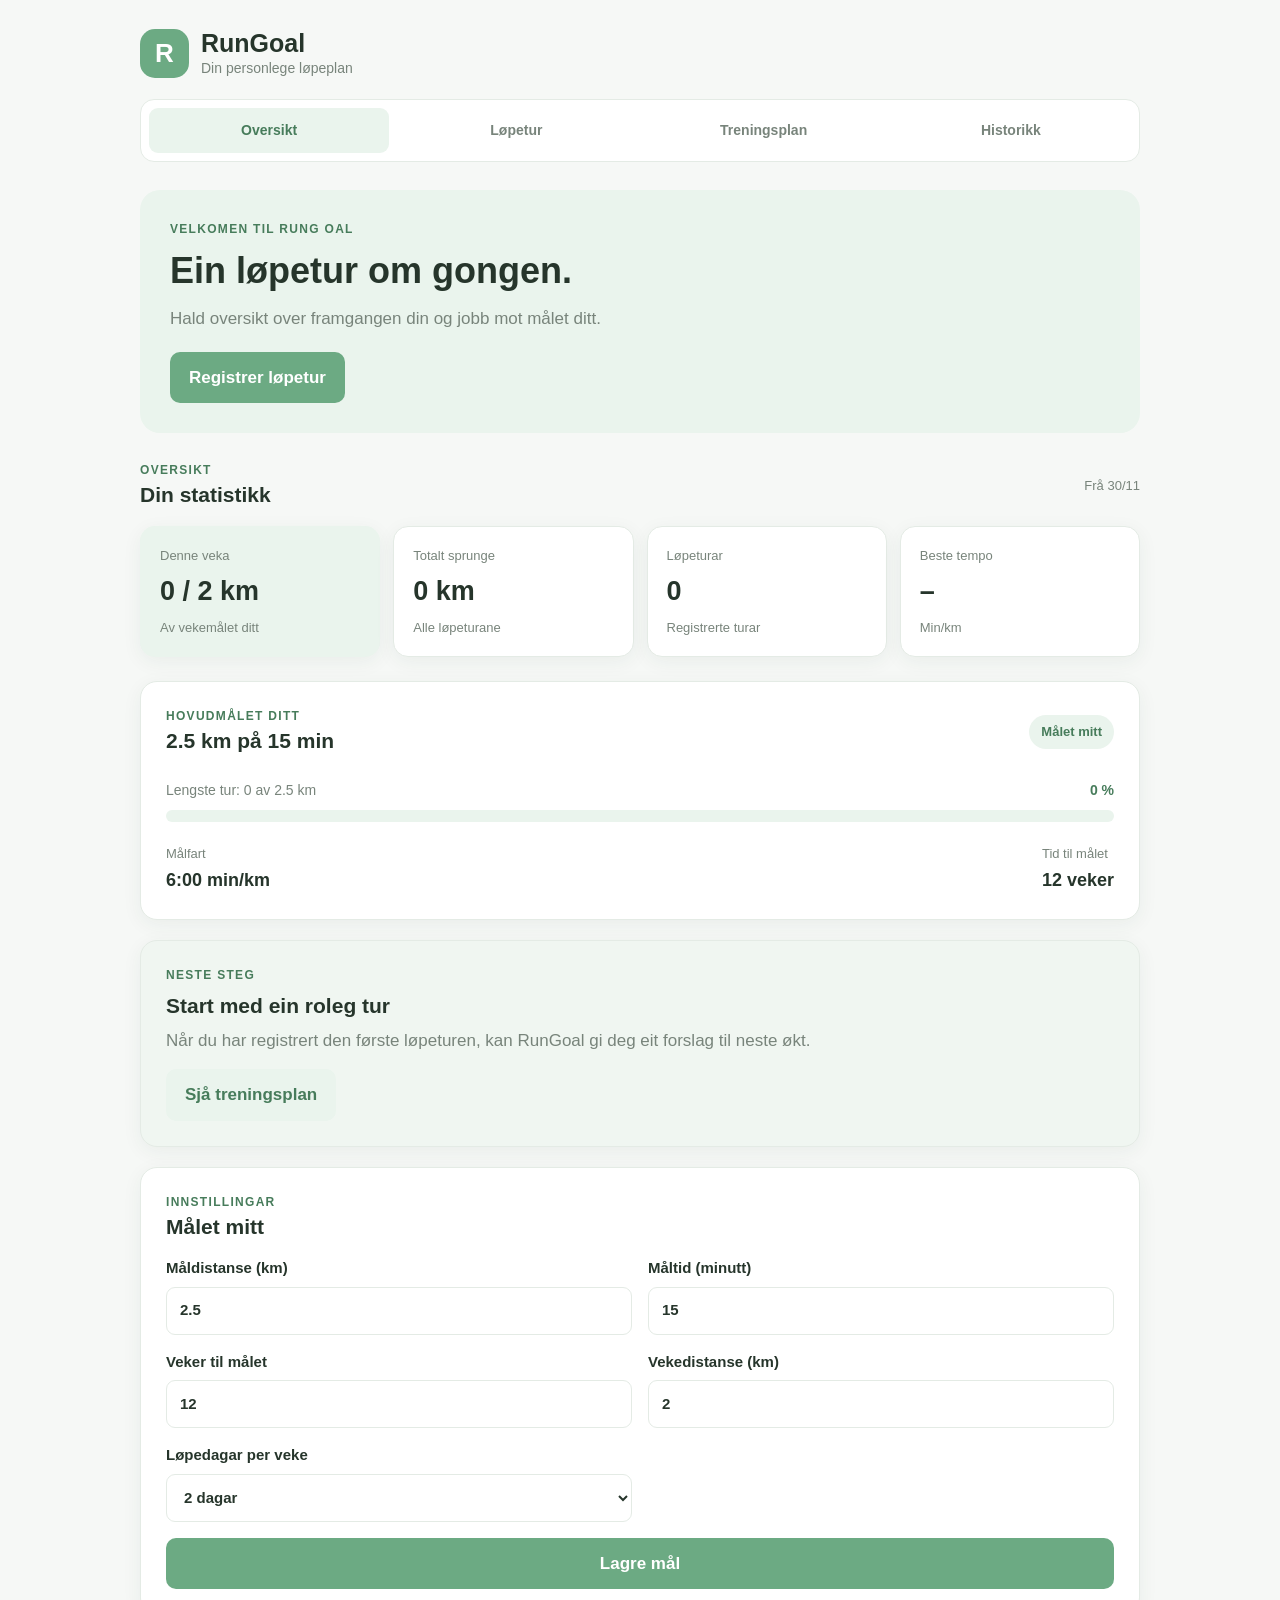
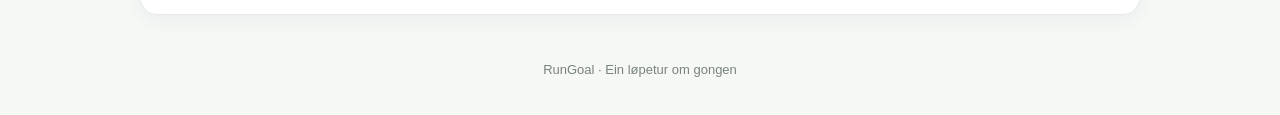
==== index.html @ 17aded0e "oppdater v4" ====
<!DOCTYPE html>
<html lang="nn">
<head>
    <meta charset="UTF-8">
    <meta name="viewport" content="width=device-width, initial-scale=1.0">

    <title>RunGoal</title>

    <meta name="theme-color" content="#6caa83">
    <meta name="apple-mobile-web-app-capable" content="yes">
    <meta name="apple-mobile-web-app-title" content="RunGoal">
    <meta name="apple-mobile-web-app-status-bar-style" content="default">

    <link rel="manifest" href="./manifest.json">
    <link rel="apple-touch-icon" href="./rungoal-icon-192.png">
    <link rel="stylesheet" href="style.css">
</head>

<body>
<div class="app">

    <header class="topbar">
        <div class="brand">
            <div class="brand-icon">R</div>
            <div>
                <h1>RunGoal</h1>
                <p>Din personlege løpeplan</p>
            </div>
        </div>
    </header>

    <nav class="navigation">
        <button class="nav-button active" data-page="dashboard">Oversikt</button>
        <button class="nav-button" data-page="log">Løpetur</button>
        <button class="nav-button" data-page="plan">Treningsplan</button>
        <button class="nav-button" data-page="history">Historikk</button>
    </nav>

    <main>

        <!-- FRAMSIDE -->
        <section id="dashboard" class="page active">

            <div class="hero">
                <p class="eyebrow">VELKOMEN TIL RUNG OAL</p>
                <h2>Ein løpetur om gongen.</h2>
                <p>Hald oversikt over framgangen din og jobb mot målet ditt.</p>

                <button class="primary-button" data-open-page="log">
                    Registrer løpetur
                </button>
            </div>

            <div class="section-heading">
                <div>
                    <p class="eyebrow">OVERSIKT</p>
                    <h2>Din statistikk</h2>
                </div>
                <span class="muted" id="currentWeekLabel"></span>
            </div>

            <div class="stats-grid">

                <article class="stat-card featured-stat">
                    <span class="stat-label">Denne veka</span>
                    <strong id="weekDistance">0 km</strong>
                    <span class="stat-description">Av vekemålet ditt</span>
                </article>

                <article class="stat-card">
                    <span class="stat-label">Totalt sprunge</span>
                    <strong id="totalDistance">0 km</strong>
                    <span class="stat-description">Alle løpeturane</span>
                </article>

                <article class="stat-card">
                    <span class="stat-label">Løpeturar</span>
                    <strong id="runCount">0</strong>
                    <span class="stat-description">Registrerte turar</span>
                </article>

                <article class="stat-card">
                    <span class="stat-label">Beste tempo</span>
                    <strong id="bestPace">–</strong>
                    <span class="stat-description">Min/km</span>
                </article>

            </div>

            <article class="card progress-card">
                <div class="section-heading">
                    <div>
                        <p class="eyebrow">HOVUDMÅLET DITT</p>
                        <h2 id="goalTitle">2,5 km på 15 min</h2>
                    </div>
                    <span class="goal-tag">Målet mitt</span>
                </div>

                <div class="progress-info">
                    <span id="progressDescription">Lengste tur: 0 km</span>
                    <strong id="progressPercent">0 %</strong>
                </div>

                <div class="progress-track">
                    <div id="progressBar" class="progress-fill"></div>
                </div>

                <div class="goal-details">
                    <div>
                        <span>Målfart</span>
                        <strong id="goalPace">6:00 min/km</strong>
                    </div>
                    <div>
                        <span>Tid til målet</span>
                        <strong id="weeksLeft">12 veker</strong>
                    </div>
                </div>
            </article>

            <article class="card next-card">
                <p class="eyebrow">NESTE STEG</p>
                <h2 id="nextRunTitle">Neste løpetur</h2>
                <p id="nextRunText">
                    Registrer din første løpetur for å få forslag til neste økt.
                </p>
                <button class="secondary-button" data-open-page="plan">
                    Sjå treningsplan
                </button>
            </article>

            <article class="card">
                <div class="section-heading">
                    <div>
                        <p class="eyebrow">INNSTILLINGAR</p>
                        <h2>Målet mitt</h2>
                    </div>
                </div>

                <form id="goalForm" class="goal-form">

                    <label>
                        Måldistanse (km)
                        <input type="number" id="targetDistance"
                               min="0.1" step="0.1" required>
                    </label>

                    <label>
                        Måltid (minutt)
                        <input type="number" id="targetMinutes"
                               min="1" step="0.5" required>
                    </label>

                    <label>
                        Veker til målet
                        <input type="number" id="goalWeeks"
                               min="1" max="52" required>
                    </label>

                    <label>
                        Vekedistanse (km)
                        <input type="number" id="weeklyDistance"
                               min="0.1" step="0.5" required>
                    </label>

                    <label>
                        Løpedagar per veke
                        <select id="runningDays">
                            <option value="1">1 dag</option>
                            <option value="2">2 dagar</option>
                            <option value="3">3 dagar</option>
                        </select>
                    </label>

                    <button type="submit" class="primary-button full-width">
                        Lagre mål
                    </button>

                </form>
            </article>

        </section>


        <!-- REGISTRER LØPETUR -->
        <section id="log" class="page">

            <div class="page-heading">
                <p class="eyebrow">NY LØPETUR</p>
                <h2>Registrer løpeturen din</h2>
                <p>Bruk stoppeklokka eller skriv inn tida sjølv.</p>
            </div>

            <article class="card stopwatch-card">
                <p class="eyebrow">STOPPEKLOKKE</p>

                <div id="stopwatch" class="stopwatch">00:00</div>

                <div class="timer-buttons">
                    <button id="startTimer" type="button" class="primary-button">
                        Start
                    </button>
                    <button id="pauseTimer" type="button" class="secondary-button" disabled>
                        Pause
                    </button>
                    <button id="resetTimer" type="button" class="secondary-button">
                        Nullstill
                    </button>
                </div>

                <p id="timerStatus" class="form-hint">
                    Har du brukt stoppeklokka, blir tida automatisk registrert.
                </p>
            </article>

            <form id="runForm" class="card run-form">

                <h2>Informasjon om løpeturen</h2>

                <label>
                    Dato
                    <input type="date" id="runDate" required>
                </label>

                <label>
                    Distanse (km)
                    <input type="number" id="runDistance"
                           min="0.1" max="500" step="0.01"
                           placeholder="Til dømes 2.5" required>
                </label>

                <div class="duration-inputs">
                    <label>
                        Tid (minutt)
                        <input type="number" id="manualMinutes"
                               min="0" max="999" step="1"
                               placeholder="15">
                    </label>

                    <label>
                        Sekund
                        <input type="number" id="manualSeconds"
                               min="0" max="59" step="1"
                               placeholder="30">
                    </label>
                </div>

                <p class="form-hint">
                    Har du starta stoppeklokka, brukar appen den tida.
                    Elles brukar appen tida du skriv inn her.
                </p>

                <label>
                    Korleis kjendes løpeturen?
                    <select id="runFeeling">
                        <option value="easy">Lett og behageleg</option>
                        <option value="normal">Passe tung</option>
                        <option value="hard">Tung</option>
                        <option value="pain">Eg hadde smerter</option>
                    </select>
                </label>

                <button type="submit" class="primary-button full-width">
                    Lagre løpetur
                </button>

            </form>

        </section>


        <!-- TRENINGSPLAN -->
        <section id="plan" class="page">

            <div class="page-heading">
                <p class="eyebrow">PLANEN DIN</p>
                <h2>Treningsplan</h2>
                <p>Planen blir tilpassa etter løpeturane du registrerer.</p>
            </div>

            <article class="card plan-summary">
                <p class="eyebrow">DITT VEKEFORSLAG</p>
                <h2 id="planTitle">Planen din</h2>
                <p id="planSummary">
                    Registrer løpeturar for å få ein meir tilpassa plan.
                </p>
            </article>

            <div id="trainingSessions" class="session-list"></div>

            <article class="card advice-card">
                <h3>Hugs å lytte til kroppen</h3>
                <p>
                    Planen er eit forslag, ikkje noko du må gjennomføre.
                    Legg inn kviledagar mellom løpeturane.
                </p>
                <p>
                    Ved smerter bør du ta pause frå løpinga.
                    Snakk med ein føresett eller helsepersonell dersom
                    smertene held fram.
                </p>
            </article>

        </section>


        <!-- HISTORIKK -->
        <section id="history" class="page">

            <div class="page-heading">
                <p class="eyebrow">TRENINGSLOGG</p>
                <h2>Historikk</h2>
                <p>Følg med på korleis du utviklar deg over tid.</p>
            </div>

            <article class="card">
                <p class="eyebrow">UTVIKLING</p>
                <h2>Distanse per veke</h2>
                <div id="weeklyChart" class="weekly-chart"></div>
            </article>

            <article class="card">
                <div class="calendar-header">
                    <button id="previousMonth" class="calendar-arrow"
                            type="button" aria-label="Førre månad">‹</button>

                    <h2 id="calendarMonth"></h2>

                    <button id="nextMonth" class="calendar-arrow"
                            type="button" aria-label="Neste månad">›</button>
                </div>

                <div id="calendarGrid" class="calendar-grid"></div>

                <p class="form-hint calendar-hint">
                    Grøn prikk betyr at du har registrert ein løpetur.
                </p>
            </article>

            <article class="card">
                <h2 id="selectedDateTitle">Løpeturar</h2>
                <div id="selectedDayRuns"></div>
            </article>

            <div class="history-heading">
                <h2>Alle løpeturane</h2>
                <button id="exportData" class="secondary-button" type="button">
                    Eksporter data
                </button>
            </div>

            <div id="runHistory" class="history-list"></div>

        </section>

    </main>

    <footer>
        <p>RunGoal · Ein løpetur om gongen</p>
    </footer>

</div>

<script src="script.js"></script>
</body>
</html>
---- style.css ----
* {
    box-sizing: border-box;
    margin: 0;
    padding: 0;
}

:root {
    --green: #6caa83;
    --green-dark: #477c5b;
    --green-light: #eaf4ed;
    --background: #f6f8f6;
    --white: #ffffff;
    --text: #26352b;
    --muted: #78847b;
    --border: #e4ebe5;
    --shadow: 0 5px 20px rgba(35, 65, 43, 0.06);
}

body {
    font-family: Arial, Helvetica, sans-serif;
    background: var(--background);
    color: var(--text);
    font-size: 17px;
    line-height: 1.5;
}

button,
input,
select {
    font: inherit;
}

button {
    cursor: pointer;
}

button:disabled {
    opacity: 0.45;
    cursor: not-allowed;
}

.app {
    width: min(100% - 32px, 1000px);
    margin: 0 auto;
}

/* TOPP OG LOGO */

.topbar {
    padding: 28px 0 20px;
}

.brand {
    display: flex;
    align-items: center;
    gap: 12px;
}

.brand-icon {
    width: 49px;
    height: 49px;
    display: grid;
    place-items: center;
    background: var(--green);
    color: white;
    border-radius: 15px;
    font-size: 26px;
    font-weight: bold;
}

.brand h1 {
    font-size: 25px;
    line-height: 1.2;
}

.brand p {
    color: var(--muted);
    font-size: 14px;
}

/* NAVIGASJON */

.navigation {
    display: flex;
    gap: 7px;
    padding: 8px;
    background: var(--white);
    border: 1px solid var(--border);
    border-radius: 14px;
    margin-bottom: 28px;
    overflow-x: auto;
}

.nav-button {
    flex: 1;
    min-width: 95px;
    border: none;
    background: transparent;
    color: var(--muted);
    padding: 12px 13px;
    border-radius: 9px;
    font-size: 14px;
    font-weight: bold;
    white-space: nowrap;
}

.nav-button.active {
    background: var(--green-light);
    color: var(--green-dark);
}

/* SIDER */

.page {
    display: none;
}

.page.active {
    display: block;
}

.page-heading {
    margin-bottom: 23px;
}

.page-heading h2 {
    font-size: 30px;
    margin: 5px 0;
}

.page-heading > p:last-child {
    color: var(--muted);
}

/* TEKST OG OVERSKRIFTER */

.eyebrow {
    color: var(--green-dark);
    font-size: 12px;
    font-weight: bold;
    letter-spacing: 1.3px;
}

.muted {
    color: var(--muted);
    font-size: 13px;
}

.section-heading {
    display: flex;
    align-items: center;
    justify-content: space-between;
    gap: 12px;
    margin-bottom: 15px;
}

.section-heading h2,
.card h2 {
    font-size: 21px;
}

/* KNAPPAR */

.primary-button,
.secondary-button {
    border: none;
    border-radius: 10px;
    padding: 13px 19px;
    font-weight: bold;
    transition: background 0.2s;
}

.primary-button {
    background: var(--green);
    color: white;
}

.primary-button:hover {
    background: var(--green-dark);
}

.secondary-button {
    background: var(--green-light);
    color: var(--green-dark);
}

.secondary-button:hover {
    background: #dcebe0;
}

.full-width {
    width: 100%;
}

/* FRAMSIDA */

.hero {
    background: var(--green-light);
    padding: 30px;
    border-radius: 20px;
    margin-bottom: 28px;
}

.hero h2 {
    font-size: clamp(26px, 5vw, 36px);
    margin: 6px 0 8px;
}

.hero > p:not(.eyebrow) {
    color: var(--muted);
    margin-bottom: 20px;
    max-width: 570px;
}

.stats-grid {
    display: grid;
    grid-template-columns: repeat(4, 1fr);
    gap: 13px;
    margin-bottom: 24px;
}

.stat-card {
    background: var(--white);
    border: 1px solid var(--border);
    border-radius: 15px;
    padding: 19px;
    box-shadow: var(--shadow);
}

.stat-card.featured-stat {
    background: var(--green-light);
    border-color: transparent;
}

.stat-label,
.stat-description {
    display: block;
    color: var(--muted);
    font-size: 13px;
}

.stat-card strong {
    display: block;
    font-size: 27px;
    margin: 6px 0;
    overflow-wrap: anywhere;
}

.card {
    background: var(--white);
    border: 1px solid var(--border);
    border-radius: 17px;
    padding: 25px;
    margin-bottom: 20px;
    box-shadow: var(--shadow);
}

.goal-tag {
    background: var(--green-light);
    color: var(--green-dark);
    border-radius: 30px;
    padding: 7px 12px;
    font-size: 13px;
    font-weight: bold;
    white-space: nowrap;
}

.progress-info {
    display: flex;
    justify-content: space-between;
    gap: 10px;
    margin: 23px 0 9px;
    color: var(--muted);
    font-size: 14px;
}

.progress-info strong {
    color: var(--green-dark);
}

.progress-track {
    height: 12px;
    border-radius: 20px;
    background: var(--green-light);
    overflow: hidden;
}

.progress-fill {
    width: 0;
    height: 100%;
    background: var(--green);
    border-radius: inherit;
    transition: width 0.3s ease;
}

.goal-details {
    display: flex;
    justify-content: space-between;
    gap: 15px;
    margin-top: 22px;
}

.goal-details div {
    display: flex;
    flex-direction: column;
    gap: 4px;
}

.goal-details span {
    color: var(--muted);
    font-size: 13px;
}

.goal-details strong {
    font-size: 18px;
}

.next-card {
    background: #f0f6f1;
}

.next-card h2 {
    margin: 6px 0;
}

.next-card > p:not(.eyebrow) {
    color: var(--muted);
    margin-bottom: 16px;
}

/* SKJEMA */

.goal-form,
.run-form {
    display: grid;
    gap: 16px;
}

.goal-form {
    grid-template-columns: repeat(2, 1fr);
}

.goal-form button {
    grid-column: 1 / -1;
}

label {
    display: flex;
    flex-direction: column;
    gap: 7px;
    font-size: 15px;
    font-weight: bold;
}

input,
select {
    width: 100%;
    min-height: 48px;
    padding: 11px 13px;
    border: 1px solid var(--border);
    border-radius: 9px;
    background: white;
    color: var(--text);
}

input:focus,
select:focus {
    outline: 2px solid var(--green);
    outline-offset: 1px;
}

.duration-inputs {
    display: grid;
    grid-template-columns: 1fr 1fr;
    gap: 12px;
}

.form-hint {
    color: var(--muted);
    font-size: 13px;
}

/* STOPPEKLOKKE */

.stopwatch-card {
    text-align: center;
    background: var(--green-light);
    padding: 32px 20px;
}

.stopwatch {
    font-size: clamp(50px, 12vw, 75px);
    font-weight: bold;
    letter-spacing: 2px;
    margin: 15px 0 22px;
    font-variant-numeric: tabular-nums;
}

.timer-buttons {
    display: flex;
    justify-content: center;
    flex-wrap: wrap;
    gap: 10px;
    margin-bottom: 15px;
}

/* TRENINGSPLAN */

.plan-summary {
    background: var(--green-light);
}

.plan-summary h2 {
    margin: 6px 0;
}

.plan-summary > p:last-child {
    color: var(--muted);
}

.session-list {
    display: grid;
    gap: 12px;
    margin-bottom: 20px;
}

.session-card {
    background: var(--white);
    border: 1px solid var(--border);
    border-radius: 14px;
    padding: 20px;
}

.session-card h3 {
    font-size: 17px;
    margin-bottom: 6px;
}

.session-card p {
    color: var(--muted);
}

.session-number {
    display: inline-grid;
    place-items: center;
    width: 30px;
    height: 30px;
    border-radius: 50%;
    background: var(--green-light);
    color: var(--green-dark);
    margin-right: 8px;
}

.rest-card {
    background: #f6f8f6;
}

.advice-card {
    background: #f0f6f1;
}

.advice-card h3 {
    margin-bottom: 9px;
}

.advice-card p + p {
    margin-top: 10px;
}

/* GRAF */

.weekly-chart {
    height: 200px;
    display: flex;
    align-items: end;
    justify-content: space-around;
    gap: 12px;
    padding: 20px 5px 0;
}

.chart-column {
    flex: 1;
    max-width: 70px;
    height: 100%;
    display: flex;
    flex-direction: column;
    justify-content: end;
    align-items: center;
    gap: 7px;
}

.chart-bar-area {
    height: 135px;
    width: 100%;
    display: flex;
    align-items: end;
    justify-content: center;
}

.chart-bar {
    width: min(38px, 75%);
    min-height: 3px;
    background: var(--green);
    border-radius: 7px 7px 2px 2px;
}

.chart-value,
.chart-label {
    font-size: 12px;
    color: var(--muted);
}

/* KALENDER */

.calendar-header {
    display: flex;
    align-items: center;
    justify-content: space-between;
    margin-bottom: 18px;
}

.calendar-header h2 {
    font-size: 19px;
}

.calendar-arrow {
    border: none;
    background: var(--green-light);
    color: var(--green-dark);
    width: 38px;
    height: 38px;
    border-radius: 10px;
    font-size: 25px;
}

.calendar-grid {
    display: grid;
    grid-template-columns: repeat(7, 1fr);
    gap: 5px;
}

.calendar-day-name,
.calendar-day {
    min-height: 42px;
    display: grid;
    place-items: center;
    border-radius: 8px;
    font-size: 14px;
}

.calendar-day-name {
    color: var(--muted);
    font-weight: bold;
}

.calendar-day {
    position: relative;
    border: none;
    background: transparent;
    color: var(--text);
}

.calendar-day.has-run::after {
    content: "";
    position: absolute;
    bottom: 4px;
    width: 5px;
    height: 5px;
    border-radius: 50%;
    background: var(--green);
}

.calendar-day.selected {
    background: var(--green-light);
    color: var(--green-dark);
    font-weight: bold;
}

.calendar-day.today {
    border: 1px solid var(--green);
}

.calendar-day.empty {
    pointer-events: none;
}

.calendar-hint {
    margin-top: 14px;
}

/* HISTORIKK */

.history-heading {
    display: flex;
    align-items: center;
    justify-content: space-between;
    gap: 12px;
    margin: 28px 0 14px;
}

.history-heading h2 {
    font-size: 21px;
}

.history-list {
    background: var(--white);
    border: 1px solid var(--border);
    border-radius: 15px;
    padding: 0 18px;
    margin-bottom: 20px;
}

.day-run,
.history-item {
    display: flex;
    justify-content: space-between;
    align-items: center;
    gap: 12px;
    padding: 13px 0;
    border-bottom: 1px solid var(--border);
}

.day-run:last-child,
.history-item:last-child {
    border-bottom: none;
}

.day-run p,
.history-item p {
    color: var(--muted);
    font-size: 13px;
}

.delete-run {
    border: none;
    background: transparent;
    color: #a45b5b;
    font-size: 13px;
    padding: 8px;
}

.empty-message {
    color: var(--muted);
    padding: 15px 0;
}

/* FOOTER */

footer {
    text-align: center;
    padding: 25px 0 35px;
    color: var(--muted);
    font-size: 13px;
}

/* MOBIL */

@media (max-width: 700px) {
    .app {
        width: min(100% - 22px, 600px);
    }

    .topbar {
        padding-top: 18px;
    }

    .navigation {
        margin-bottom: 20px;
        gap: 4px;
    }

    .nav-button {
        min-width: 83px;
        padding: 11px 9px;
        font-size: 13px;
    }

    .stats-grid {
        grid-template-columns: repeat(2, 1fr);
        gap: 10px;
    }

    .stat-card {
        padding: 15px;
    }

    .stat-card strong {
        font-size: 23px;
    }

    .card {
        padding: 20px;
    }

    .hero {
        padding: 23px;
    }

    .goal-form {
        grid-template-columns: 1fr;
    }

    .goal-details {
        flex-direction: column;
        gap: 13px;
    }

    .history-heading {
        align-items: flex-start;
        flex-direction: column;
    }

    .history-heading button {
        width: 100%;
    }
}

@media (prefers-reduced-motion: reduce) {
    *,
    *::before,
    *::after {
        transition-duration: 0.01ms !important;
    }
}
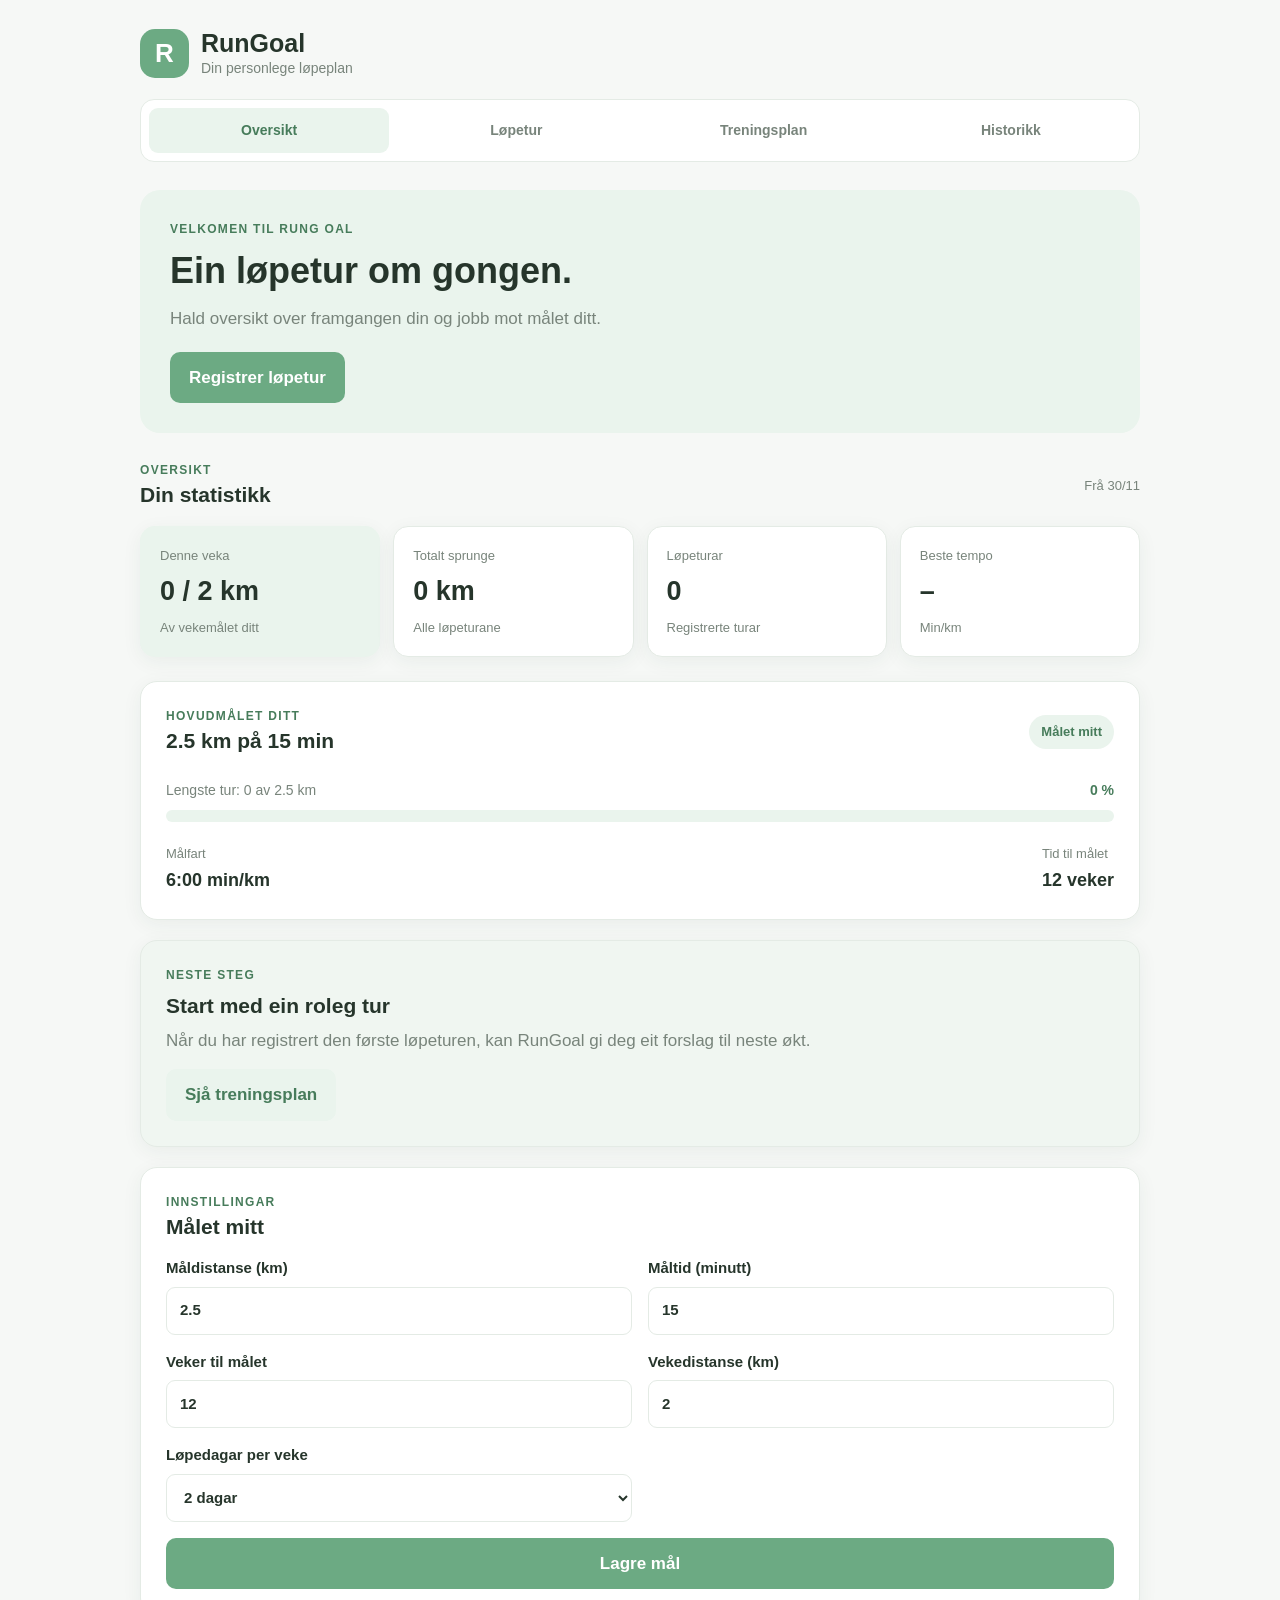
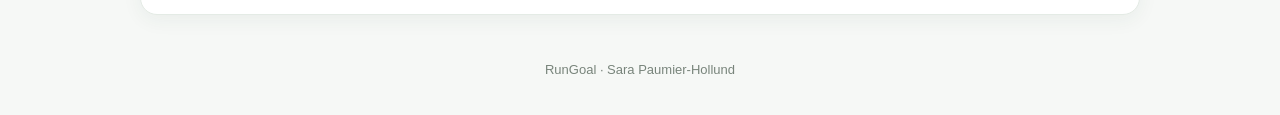
==== commit 8586705d: "Update index.html" ====
--- a/index.html
+++ b/index.html
@@ -355,7 +355,7 @@
     </main>
 
     <footer>
-        <p>RunGoal · Ein løpetur om gongen</p>
+        <p>RunGoal · Sara Paumier-Hollund</p>
     </footer>
 
 </div>
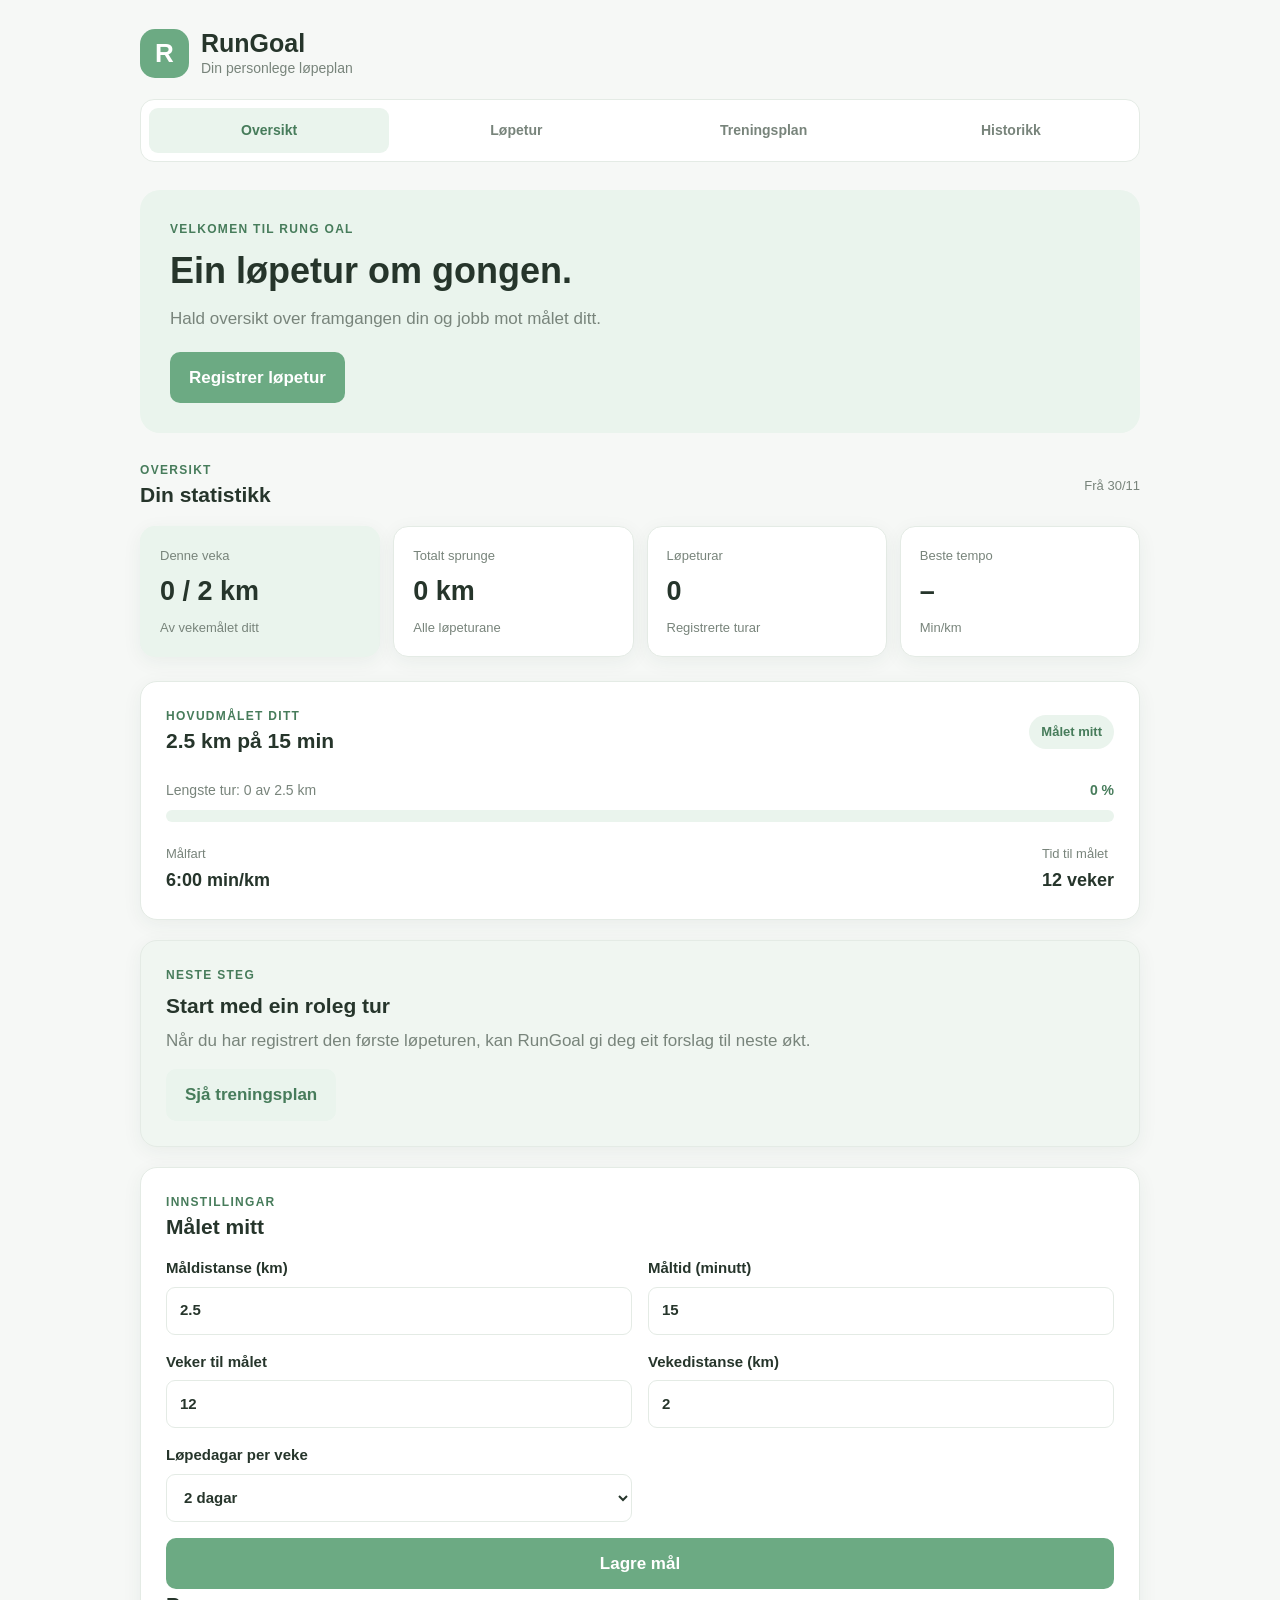
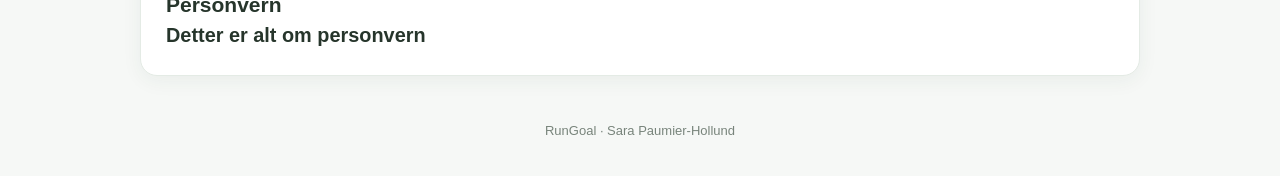
==== commit 56ca51ba: "personvern" ====
--- a/index.html
+++ b/index.html
@@ -176,7 +176,10 @@
                     </button>
 
                 </form>
-            </article>
+                <h2>Personvern</h2>
+                <h3>Detter er alt om personvern</h3>
+            </article>
+            
 
         </section>
 
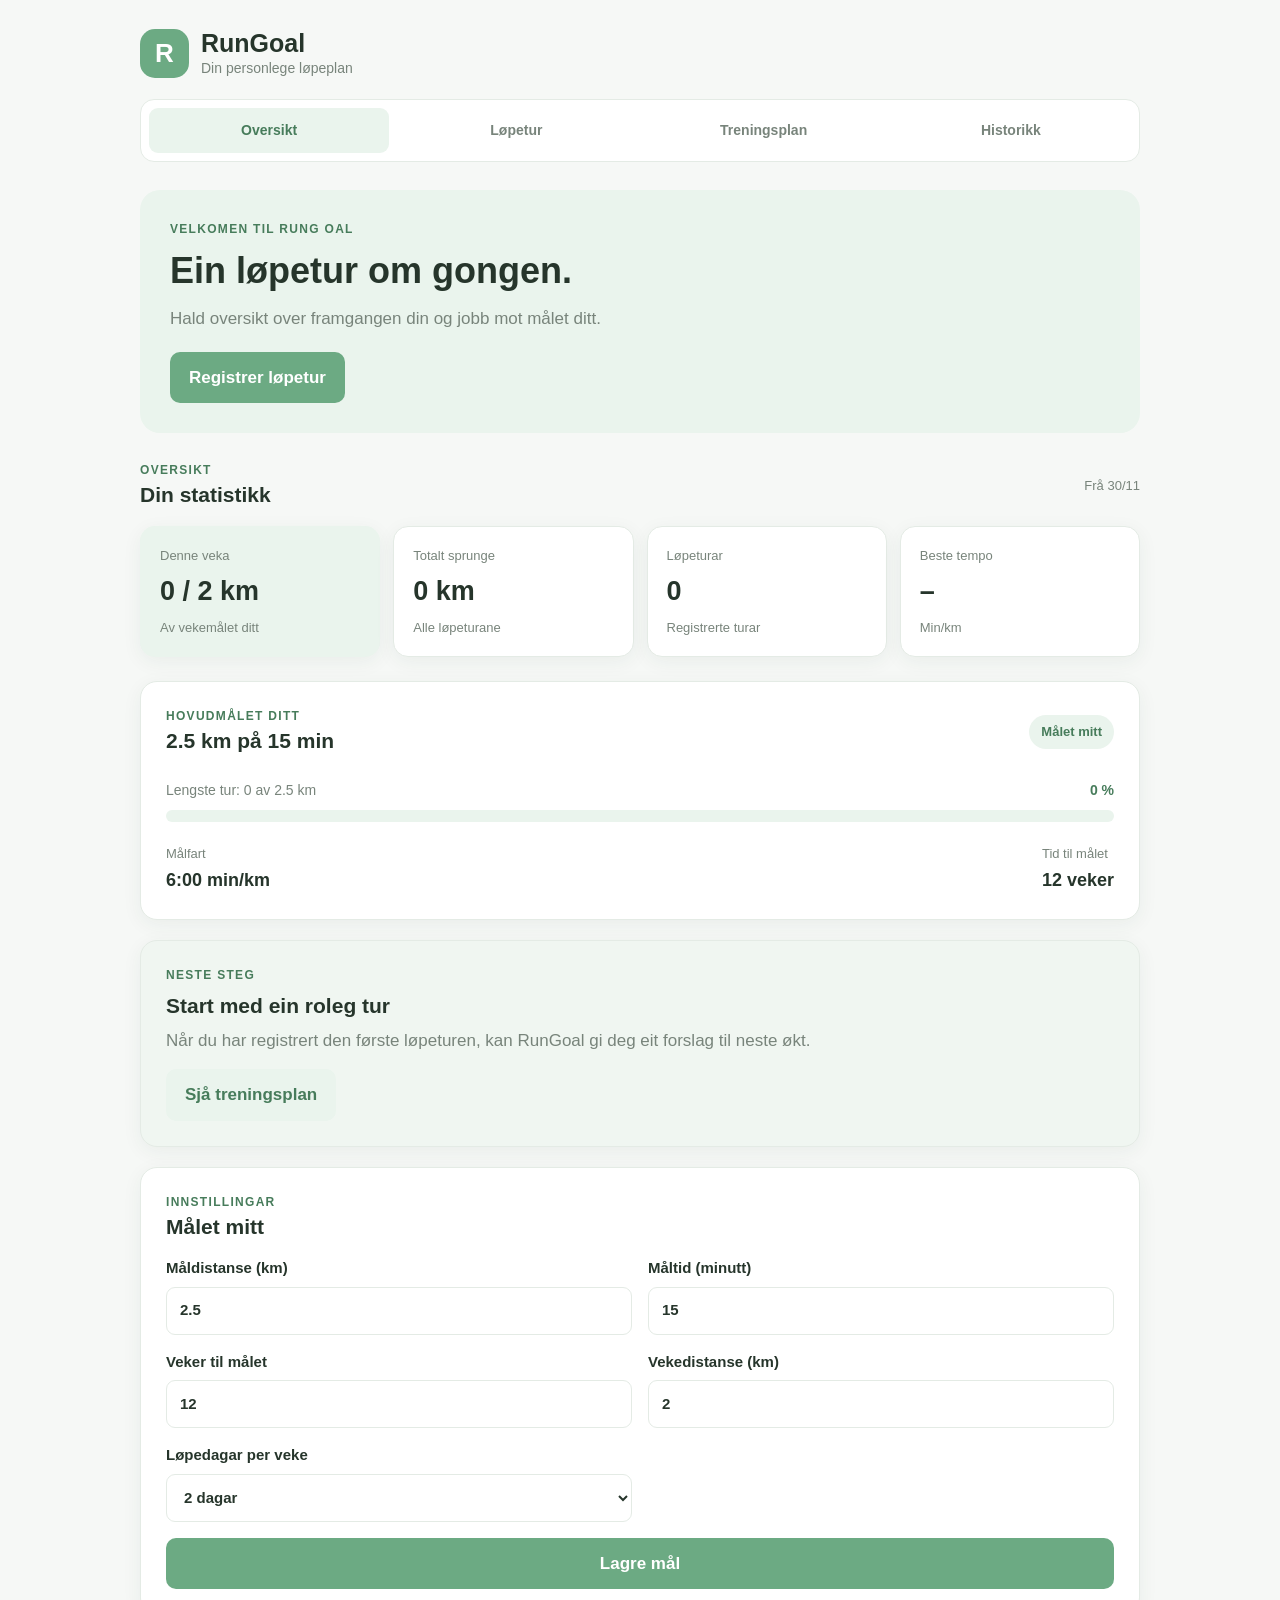
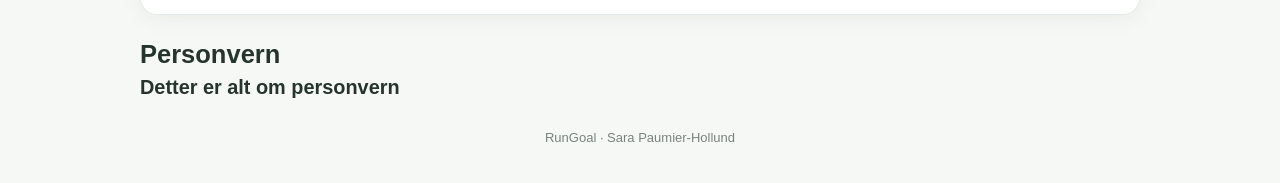
==== commit dfc4950f: "personvern2" ====
--- a/index.html
+++ b/index.html
@@ -176,13 +176,12 @@
                     </button>
 
                 </form>
-                <h2>Personvern</h2>
+                
+            </article>
+
+        </section>
+        <h2>Personvern</h2>
                 <h3>Detter er alt om personvern</h3>
-            </article>
-            
-
-        </section>
-
 
         <!-- REGISTRER LØPETUR -->
         <section id="log" class="page">
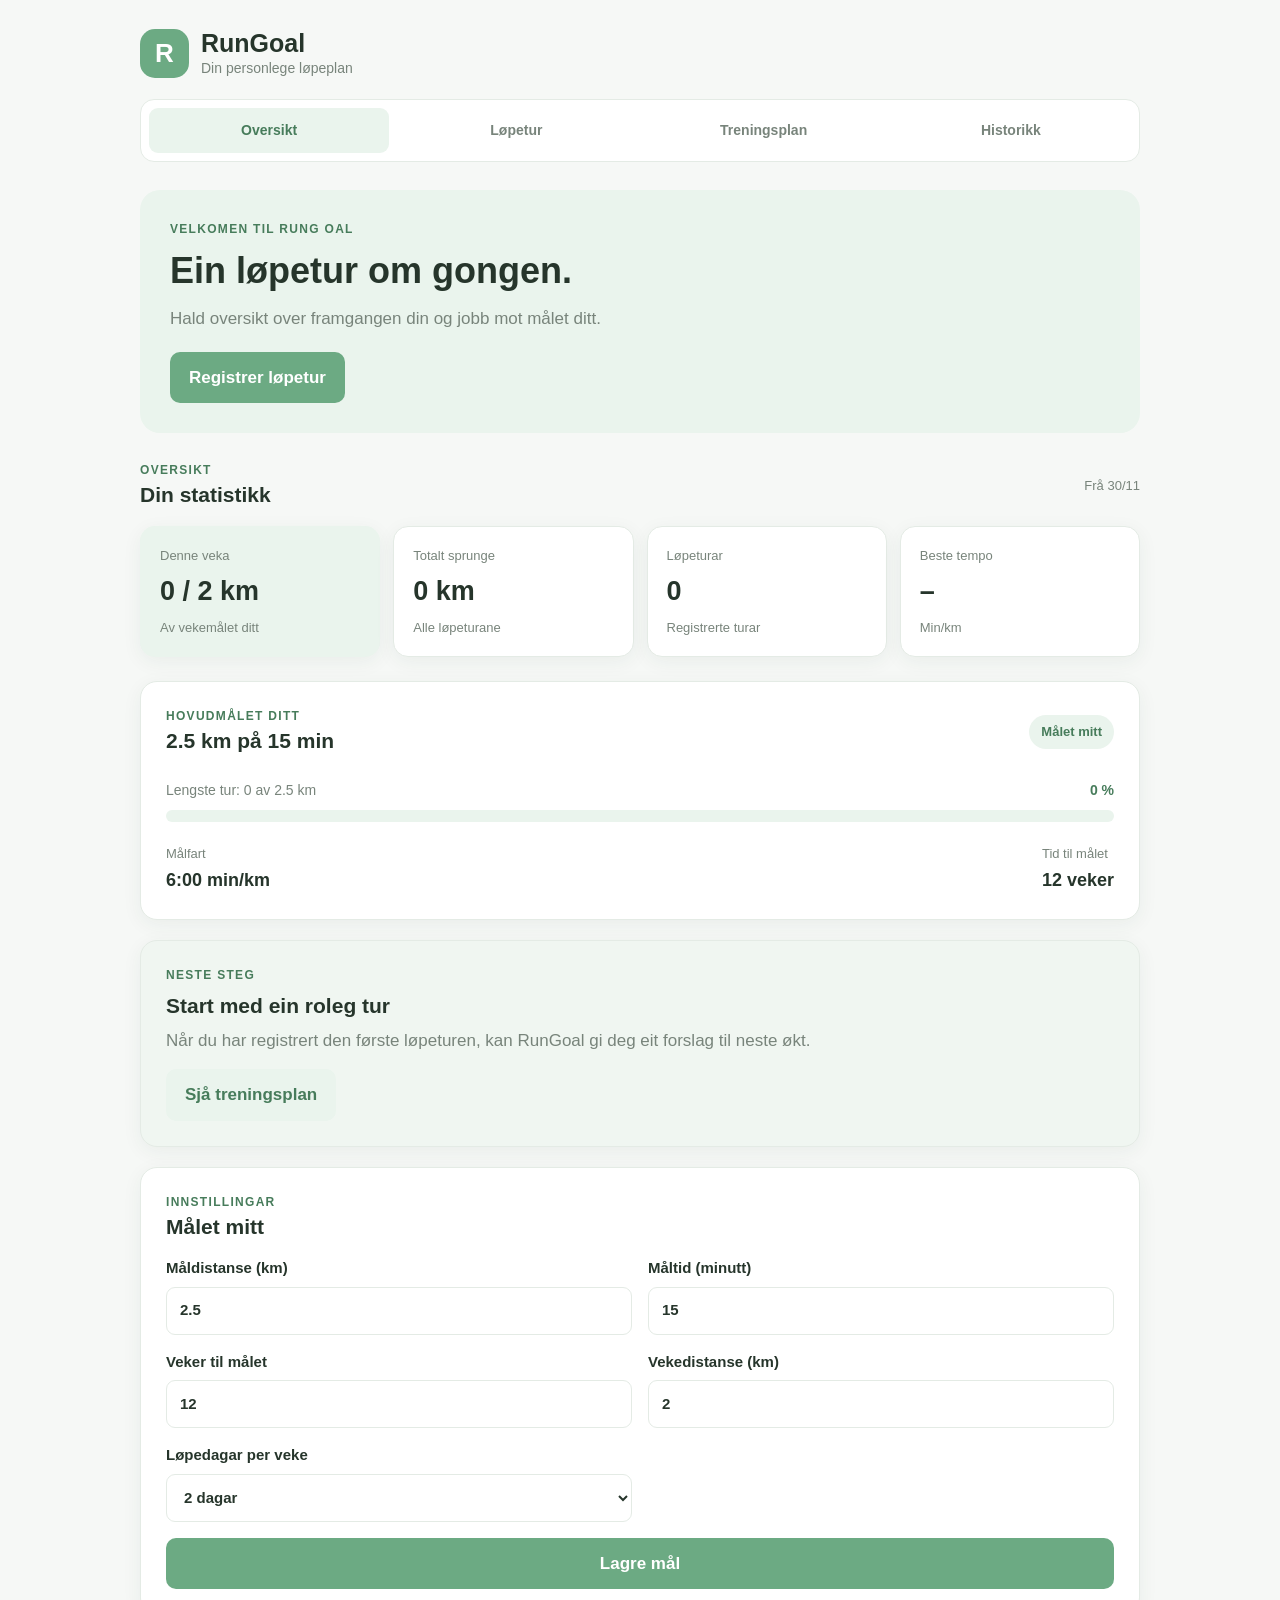
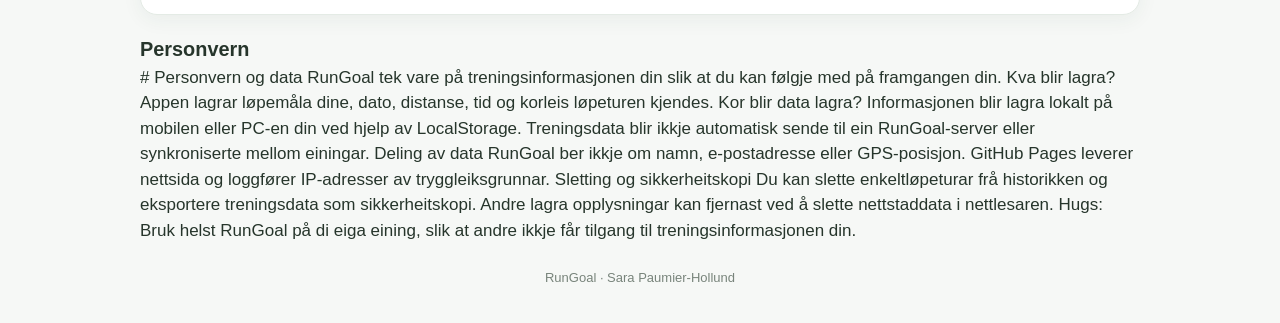
==== commit 9d1c2670: "personvern3" ====
--- a/index.html
+++ b/index.html
@@ -180,8 +180,19 @@
             </article>
 
         </section>
-        <h2>Personvern</h2>
-                <h3>Detter er alt om personvern</h3>
+        <h3>Personvern</h3>
+                <p># Personvern og data
+
+RunGoal tek vare på treningsinformasjonen din slik at du kan følgje med på framgangen din.
+Kva blir lagra?
+Appen lagrar løpemåla dine, dato, distanse, tid og korleis løpeturen kjendes.
+Kor blir data lagra?
+Informasjonen blir lagra lokalt på mobilen eller PC-en din ved hjelp av LocalStorage. Treningsdata blir ikkje automatisk sende til ein RunGoal-server eller synkroniserte mellom einingar.
+Deling av data
+RunGoal ber ikkje om namn, e-postadresse eller GPS-posisjon. GitHub Pages leverer nettsida og loggfører IP-adresser av tryggleiksgrunnar.
+Sletting og sikkerheitskopi
+Du kan slette enkeltløpeturar frå historikken og eksportere treningsdata som sikkerheitskopi. Andre lagra opplysningar kan fjernast ved å slette nettstaddata i nettlesaren.
+Hugs: Bruk helst RunGoal på di eiga eining, slik at andre ikkje får tilgang til treningsinformasjonen din.</p>
 
         <!-- REGISTRER LØPETUR -->
         <section id="log" class="page">
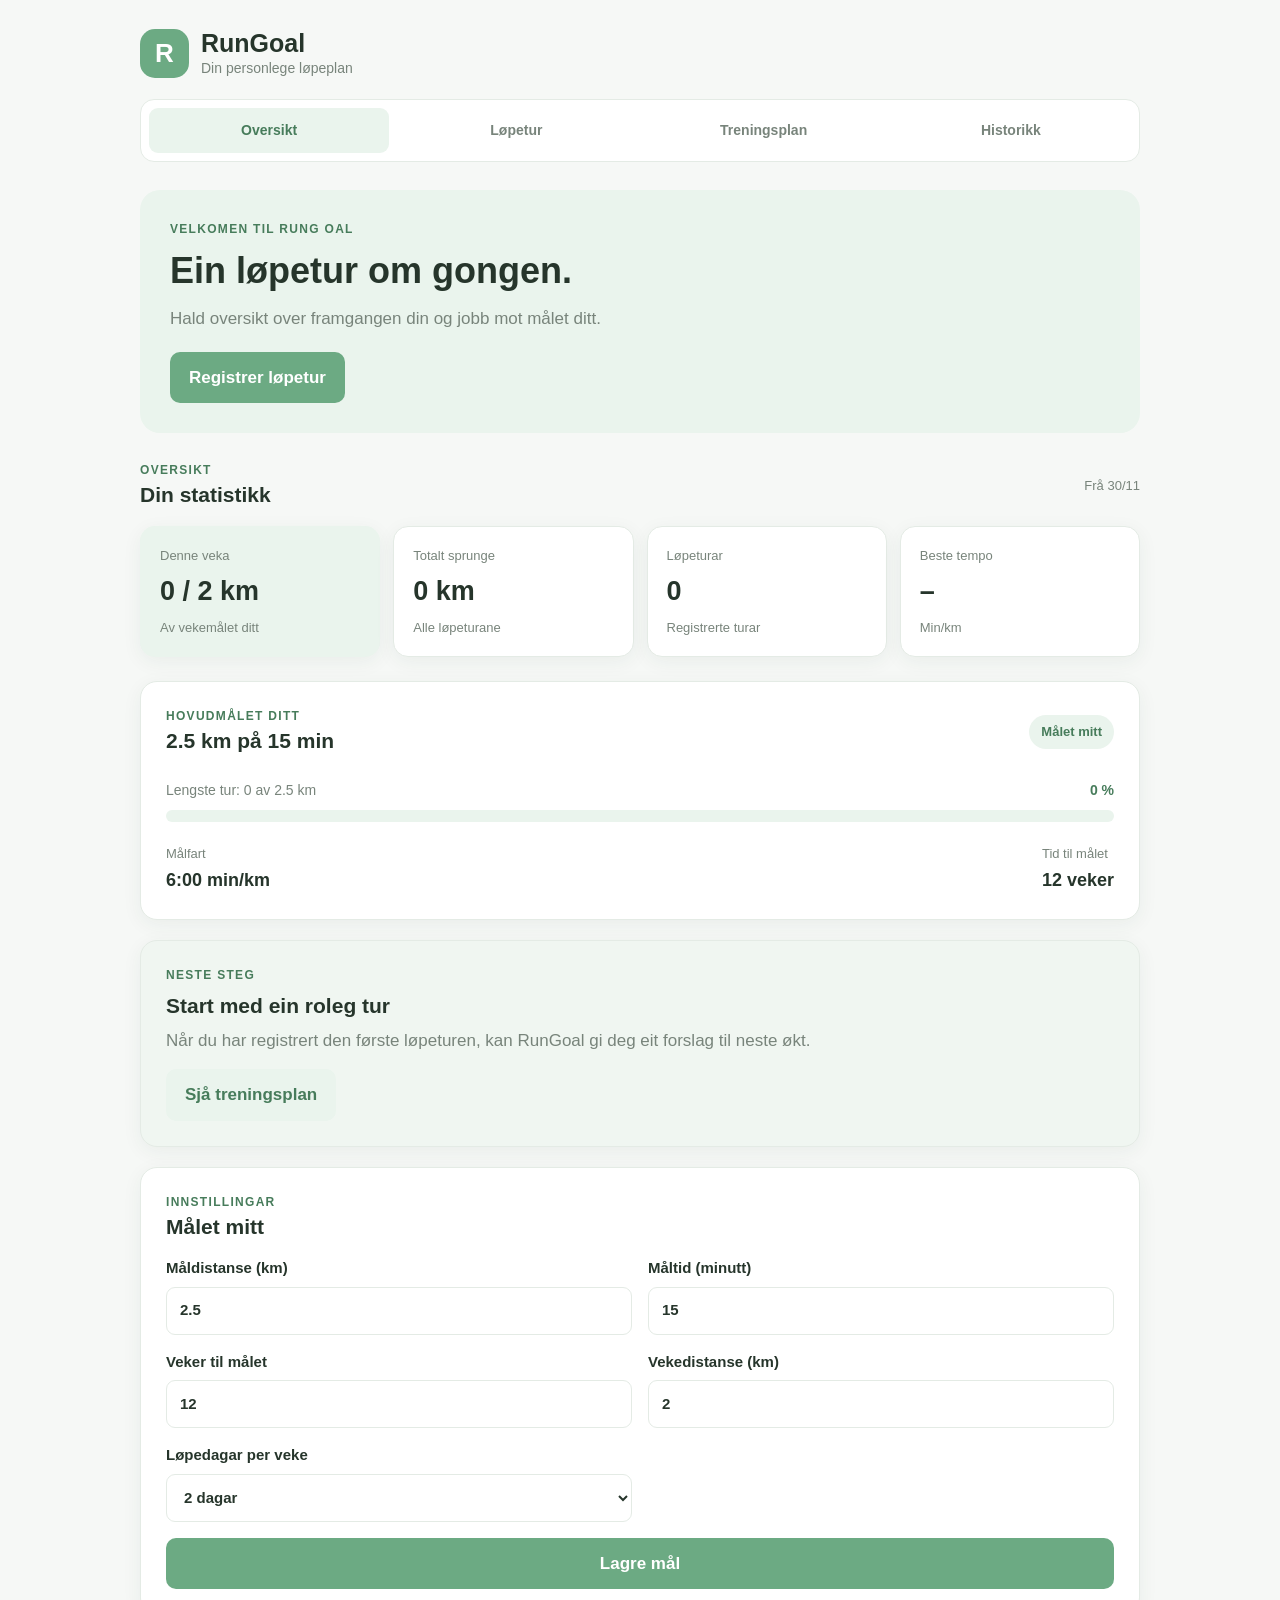
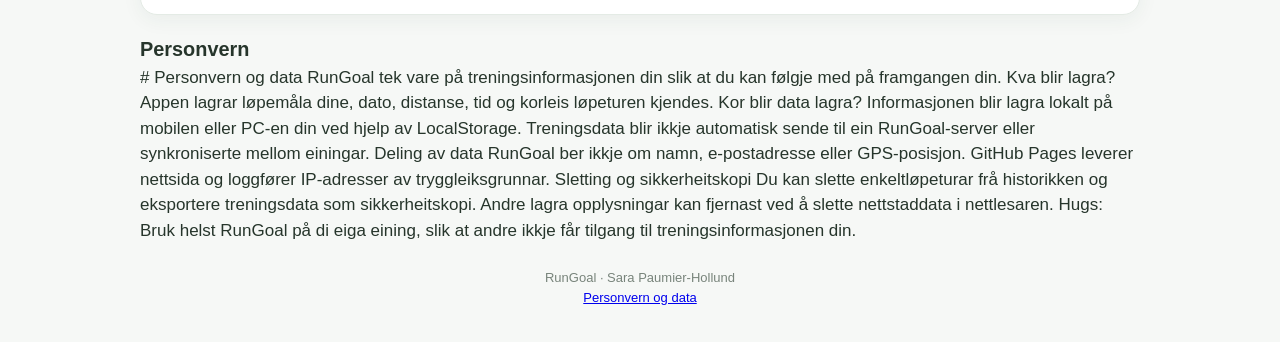
==== commit 15a5c409: "personvern4" ====
--- a/index.html
+++ b/index.html
@@ -369,6 +369,9 @@
 
     <footer>
         <p>RunGoal · Sara Paumier-Hollund</p>
+    <a href="personvern.html">
+        Personvern og data
+    </a>
     </footer>
 
 </div>
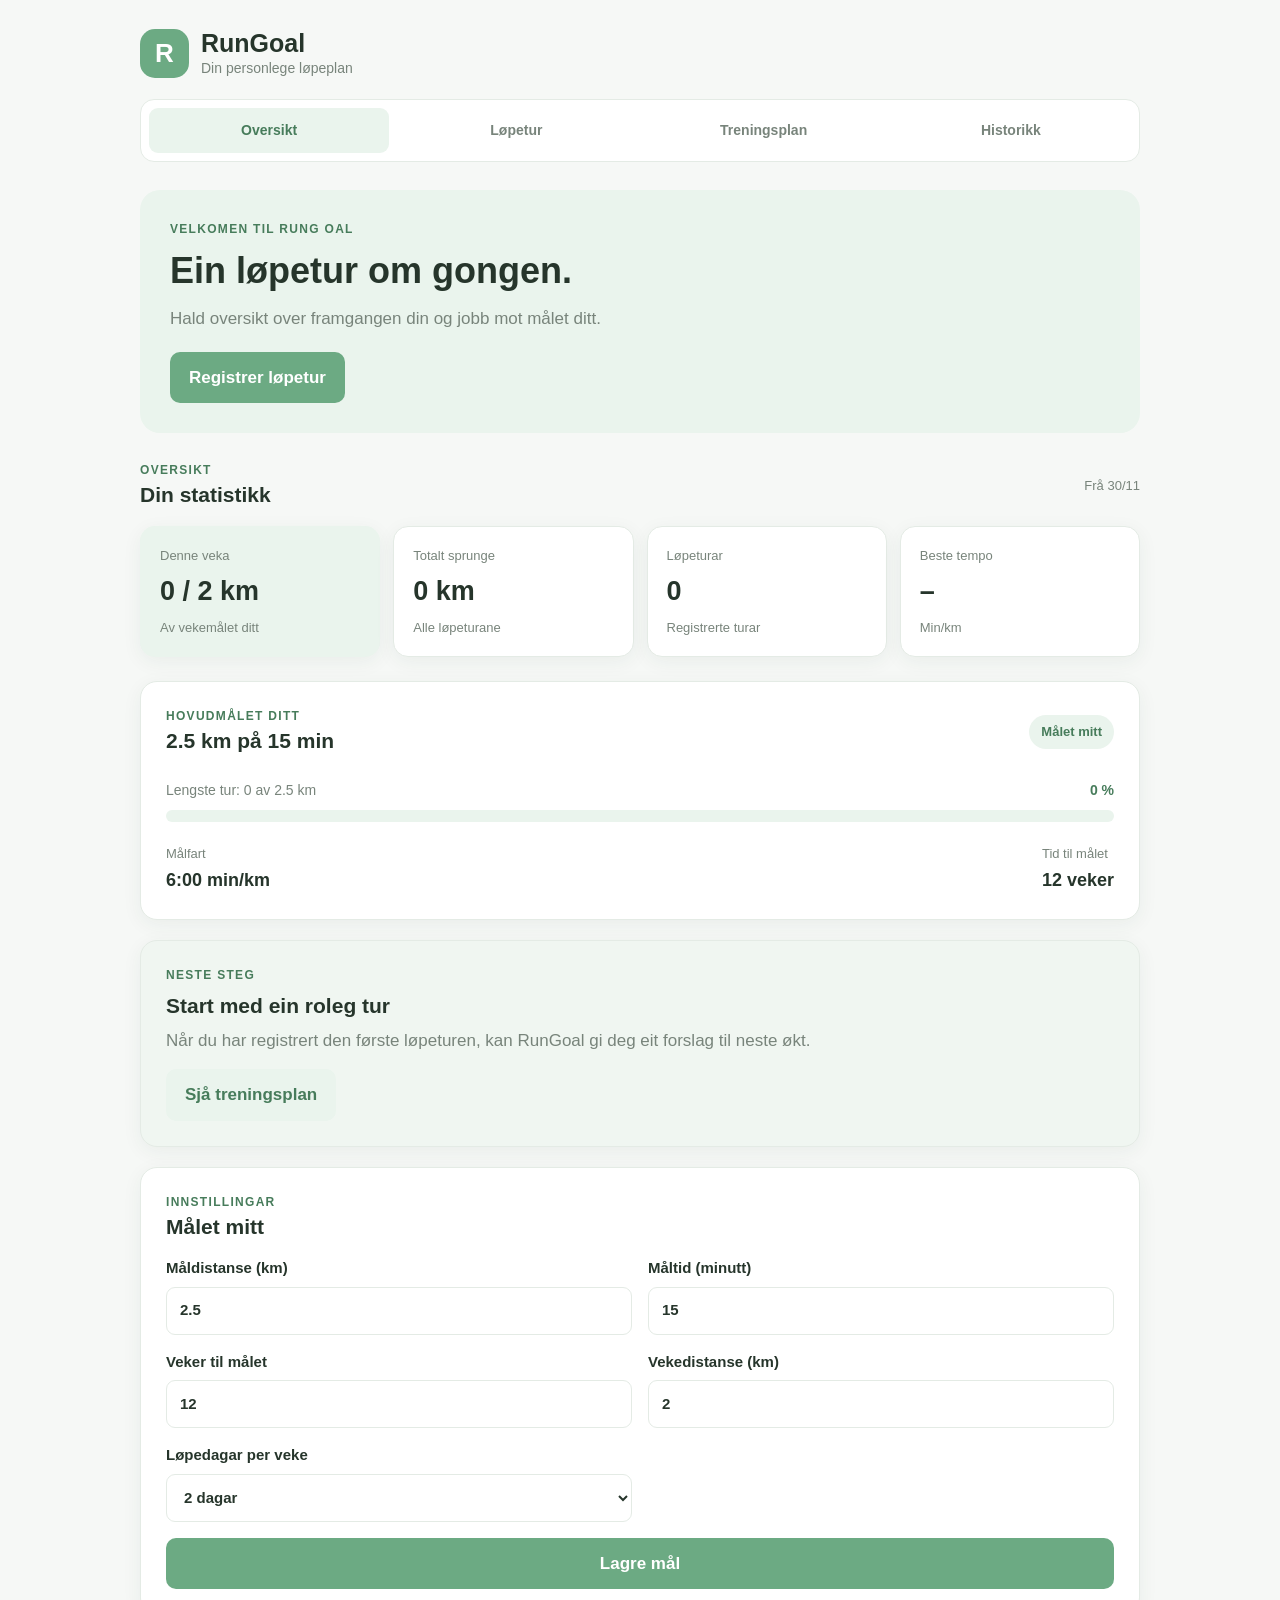
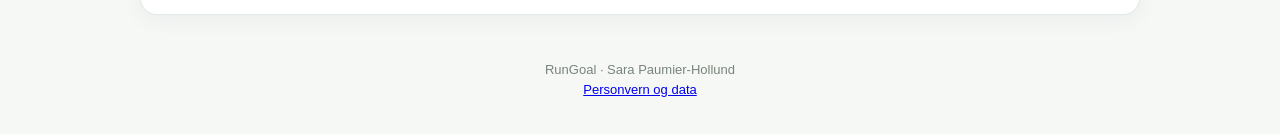
==== commit 6a3fedd0: "personvern5" ====
--- a/index.html
+++ b/index.html
@@ -180,19 +180,6 @@
             </article>
 
         </section>
-        <h3>Personvern</h3>
-                <p># Personvern og data
-
-RunGoal tek vare på treningsinformasjonen din slik at du kan følgje med på framgangen din.
-Kva blir lagra?
-Appen lagrar løpemåla dine, dato, distanse, tid og korleis løpeturen kjendes.
-Kor blir data lagra?
-Informasjonen blir lagra lokalt på mobilen eller PC-en din ved hjelp av LocalStorage. Treningsdata blir ikkje automatisk sende til ein RunGoal-server eller synkroniserte mellom einingar.
-Deling av data
-RunGoal ber ikkje om namn, e-postadresse eller GPS-posisjon. GitHub Pages leverer nettsida og loggfører IP-adresser av tryggleiksgrunnar.
-Sletting og sikkerheitskopi
-Du kan slette enkeltløpeturar frå historikken og eksportere treningsdata som sikkerheitskopi. Andre lagra opplysningar kan fjernast ved å slette nettstaddata i nettlesaren.
-Hugs: Bruk helst RunGoal på di eiga eining, slik at andre ikkje får tilgang til treningsinformasjonen din.</p>
 
         <!-- REGISTRER LØPETUR -->
         <section id="log" class="page">
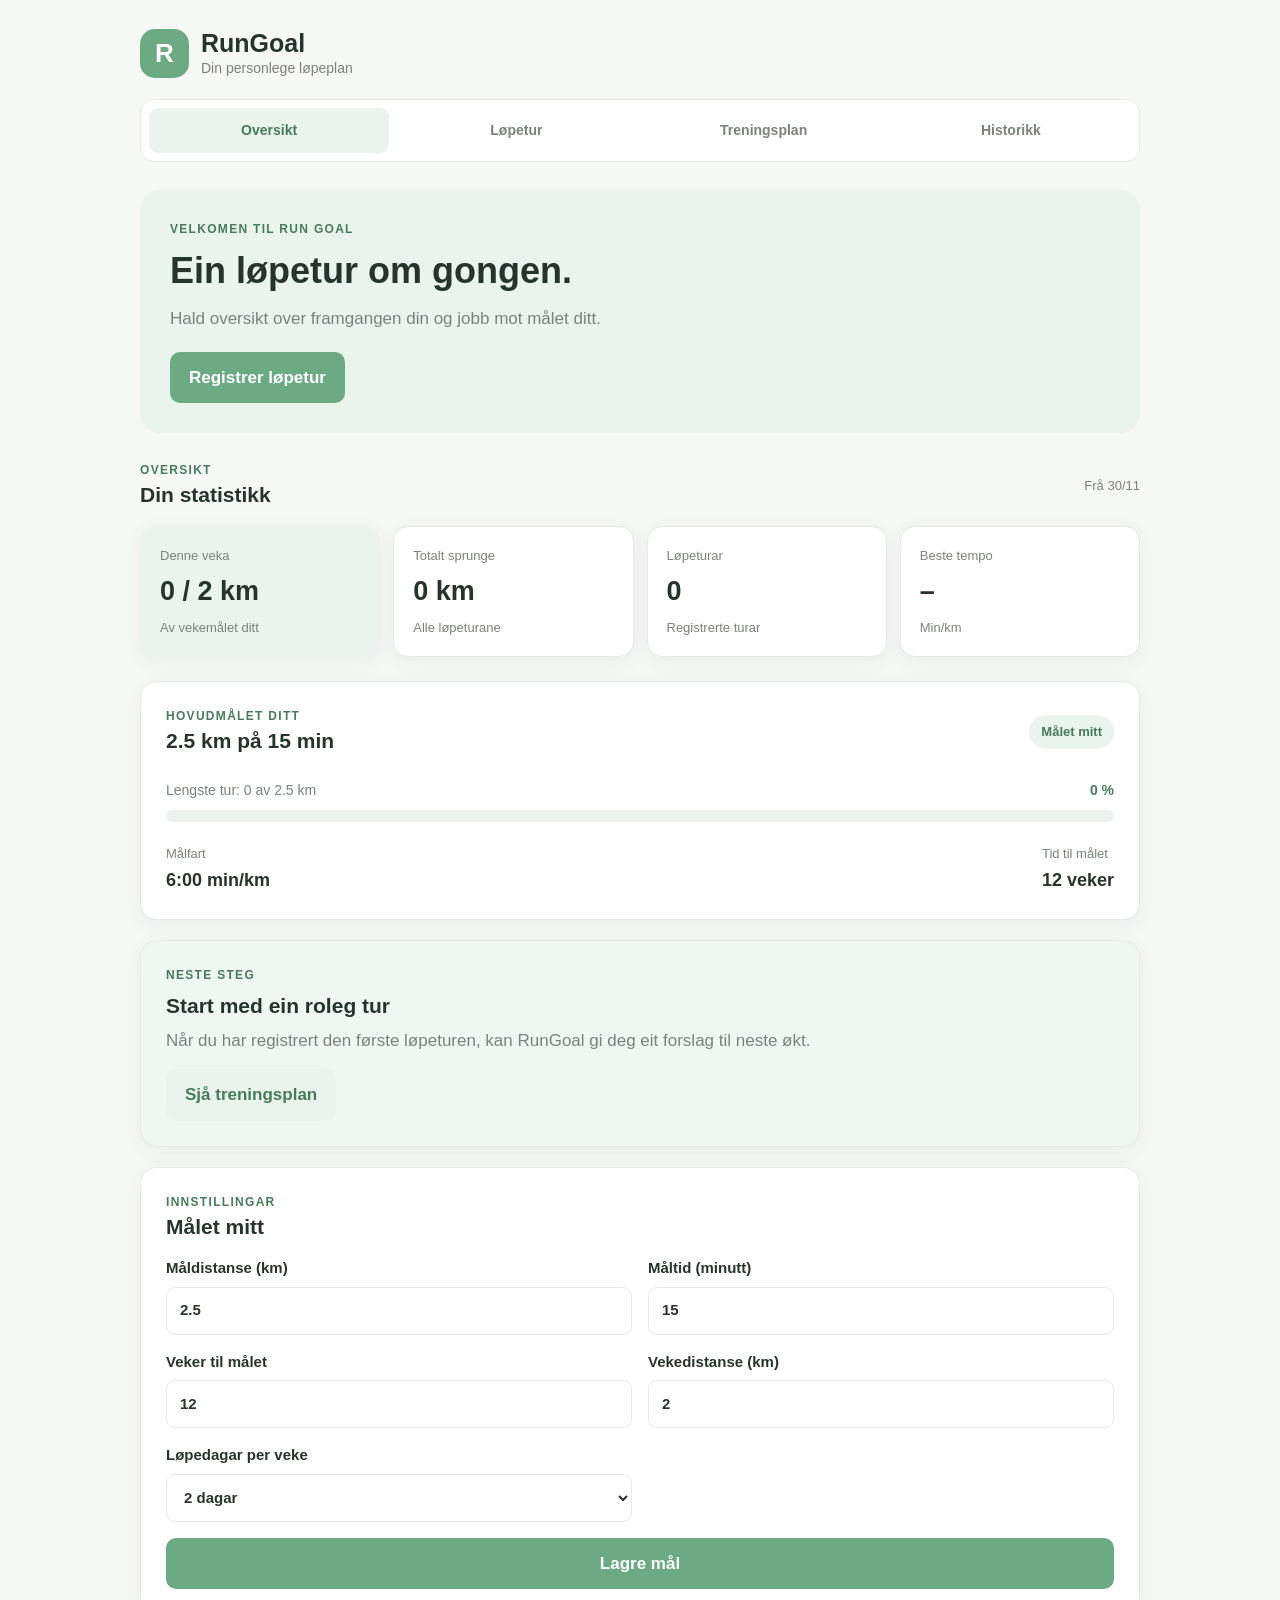
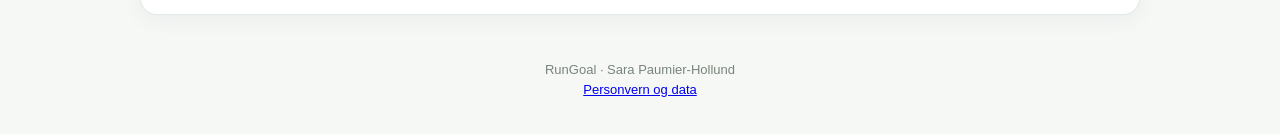
==== commit a986a2d7: "Update index.html" ====
--- a/index.html
+++ b/index.html
@@ -42,7 +42,7 @@
         <section id="dashboard" class="page active">
 
             <div class="hero">
-                <p class="eyebrow">VELKOMEN TIL RUNG OAL</p>
+                <p class="eyebrow">VELKOMEN TIL RUN GOAL</p>
                 <h2>Ein løpetur om gongen.</h2>
                 <p>Hald oversikt over framgangen din og jobb mot målet ditt.</p>
 
